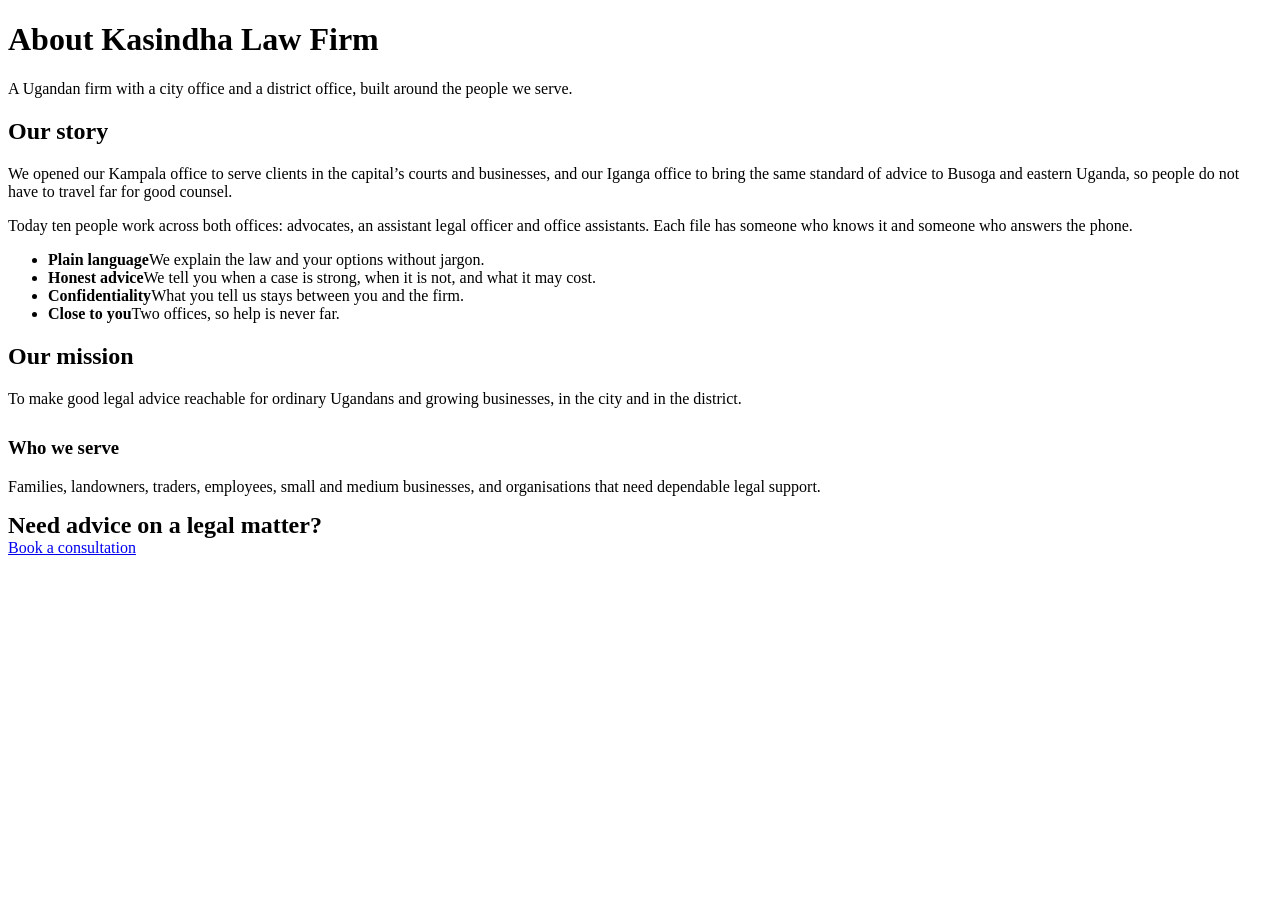
==== about.html @ f730bdf8 "Add files via upload" ====
<!DOCTYPE html>
<html lang="en">
<head>
<meta charset="utf-8">
<meta name="viewport" content="width=device-width, initial-scale=1">
<title>About us | Kasindha Law Firm</title>
<meta name="description" content="About Kasindha Law Firm, a Ugandan law firm with offices in Kampala and Iganga.">
<link rel="preconnect" href="https://fonts.googleapis.com">
<link rel="preconnect" href="https://fonts.gstatic.com" crossorigin>
<link href="https://fonts.googleapis.com/css2?family=Newsreader:wght@400;600;700&family=Instrument+Sans:wght@400;500;600&display=swap" rel="stylesheet">
<link rel="stylesheet" href="css/style.css">
</head>
<body>
<div id="site-header"></div>
<main>
<div class="page-head"><div class="wrap"><h1>About Kasindha Law Firm</h1><p>A Ugandan firm with a city office and a district office, built around the people we serve.</p></div></div>
<section><div class="wrap grid2"><div><h2>Our story</h2>
<p>We opened our Kampala office to serve clients in the capital’s courts and businesses, and our Iganga office to bring the same standard of advice to Busoga and eastern Uganda, so people do not have to travel far for good counsel.</p>
<p>Today ten people work across both offices: advocates, an assistant legal officer and office assistants. Each file has someone who knows it and someone who answers the phone.</p></div>
<ul class="vals"><li><strong>Plain language</strong>We explain the law and your options without jargon.</li><li><strong>Honest advice</strong>We tell you when a case is strong, when it is not, and what it may cost.</li><li><strong>Confidentiality</strong>What you tell us stays between you and the firm.</li><li><strong>Close to you</strong>Two offices, so help is never far.</li></ul></div></section>
<section class="alt-bg"><div class="wrap"><h2>Our mission</h2><p class="lead">To make good legal advice reachable for ordinary Ugandans and growing businesses, in the city and in the district.</p>
<h3 style="margin-top:1.6em">Who we serve</h3><p>Families, landowners, traders, employees, small and medium businesses, and organisations that need dependable legal support.</p></div></section><div class="band"><div class="wrap"><h2 style="margin:0">Need advice on a legal matter?</h2><a class="btn" href="contact.html">Book a consultation</a></div></div>
</main>
<div id="site-footer"></div>
<script src="js/main.js"></script>
</body>
</html>
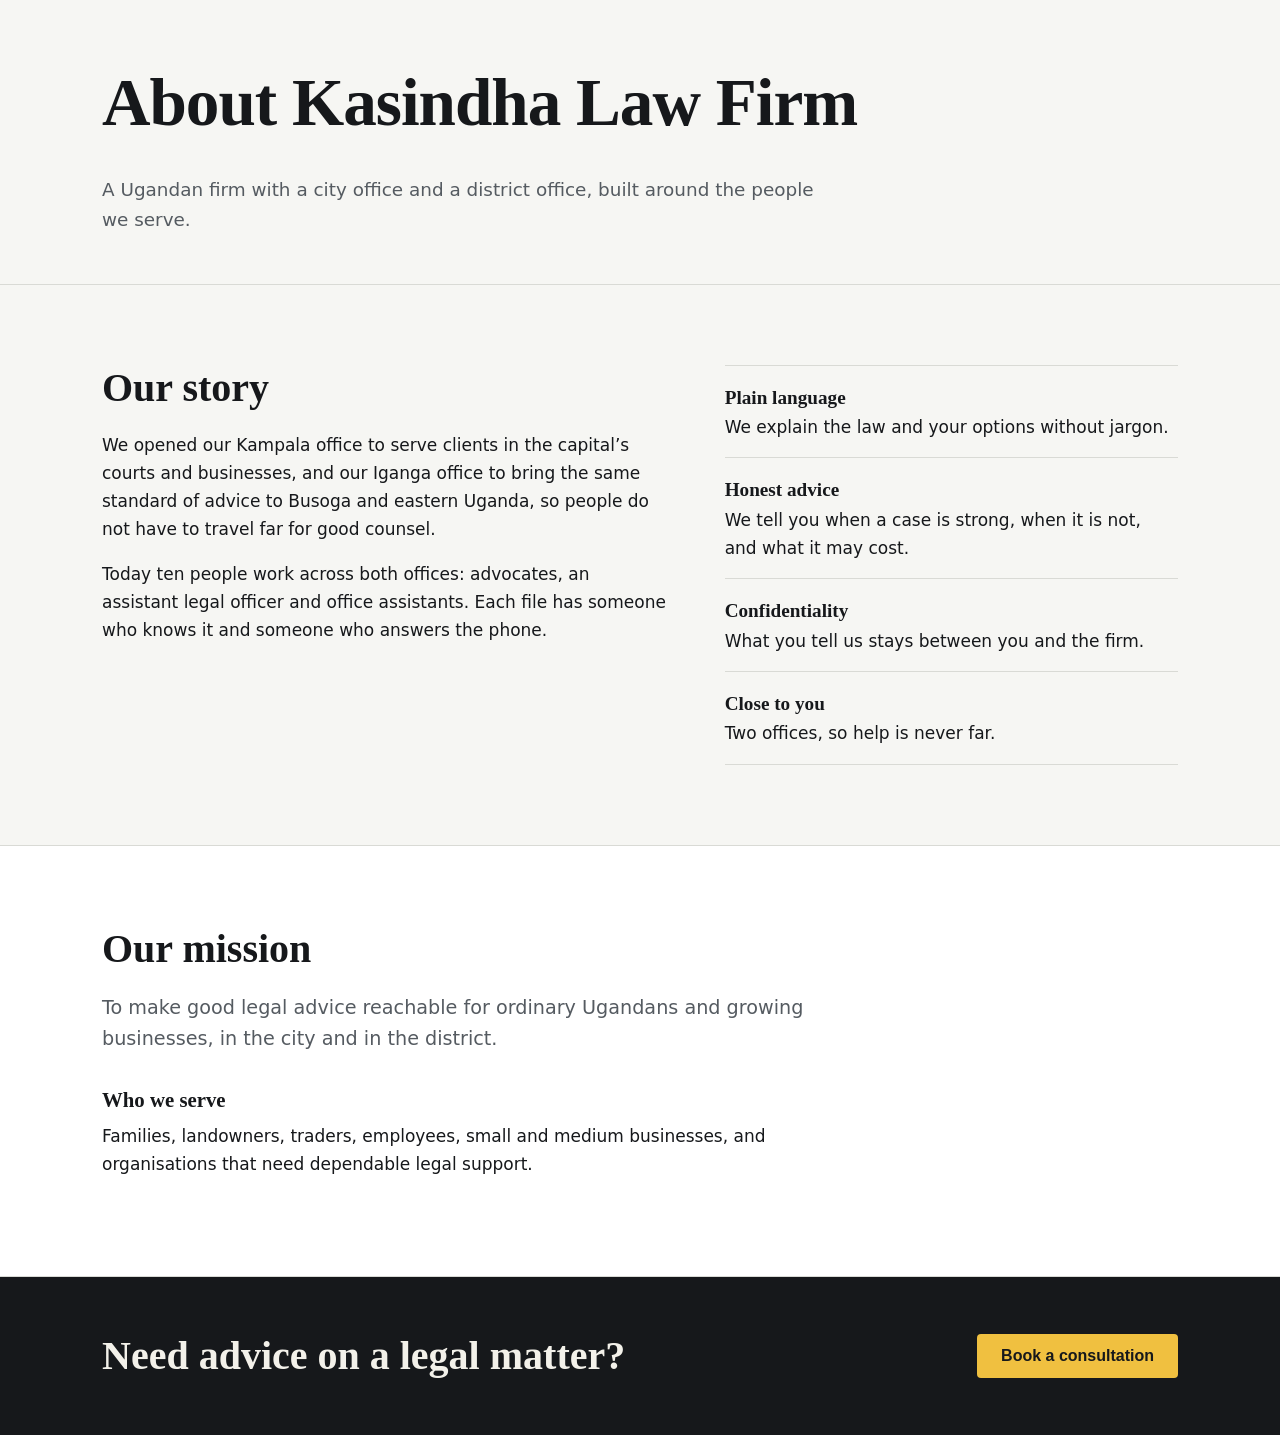
==== commit adc8b6a1: "Fix stylesheet link in about.html" ====
--- a/about.html
+++ b/about.html
@@ -8,7 +8,7 @@
 <link rel="preconnect" href="https://fonts.googleapis.com">
 <link rel="preconnect" href="https://fonts.gstatic.com" crossorigin>
 <link href="https://fonts.googleapis.com/css2?family=Newsreader:wght@400;600;700&family=Instrument+Sans:wght@400;500;600&display=swap" rel="stylesheet">
-<link rel="stylesheet" href="css/style.css">
+<link rel="stylesheet" href="style.css">
 </head>
 <body>
 <div id="site-header"></div>
--- a/style.css
+++ b/style.css
@@ -0,0 +1,103 @@
+/* Kasindha Law Firm - shared styles for every page */
+:root{--ink:#16181b;--paper:#f6f6f3;--card:#fff;--muted:#555b61;--line:#d9dad5;--gold:#b78612;--gold-bg:#f0c040;--red:#b3261e;--dark:#16181b;--on-dark:#f3f1ea;color-scheme:light}
+@media (prefers-color-scheme:dark){:root:not([data-theme="light"]){--ink:#eeece6;--paper:#121416;--card:#1b1e21;--muted:#a3a8ad;--line:#2f3337;--gold:#e0b03a;--dark:#0b0c0d;--red:#e5594f;color-scheme:dark}}
+*{box-sizing:border-box}
+html{scroll-behavior:smooth;scroll-padding-top:80px}
+body{margin:0;background:var(--paper);color:var(--ink);font:400 1.0625rem/1.65 "Instrument Sans",system-ui,sans-serif}
+h1,h2,h3{font-family:"Newsreader",Georgia,serif;line-height:1.15;margin:0 0 .5em;font-weight:600}
+h1{font-size:clamp(2.3rem,6vw,4.2rem);font-weight:700;letter-spacing:-.015em}
+h2{font-size:clamp(1.8rem,3.6vw,2.5rem)}h3{font-size:1.3rem}
+p{margin:0 0 1em;max-width:62ch}a{color:inherit}
+.wrap{max-width:1120px;margin:0 auto;padding:0 22px}
+section{padding:80px 0}
+.alt-bg{background:var(--card);border-block:1px solid var(--line)}
+:focus-visible{outline:3px solid var(--gold);outline-offset:3px}
+.muted{color:var(--muted)}
+/* header */
+header{position:sticky;top:0;z-index:50;background:var(--paper);border-bottom:1px solid var(--line)}
+.bar{display:flex;align-items:center;justify-content:space-between;height:72px}
+.logo{font-family:"Newsreader",serif;font-weight:700;font-size:1.45rem;text-decoration:none;display:flex;align-items:center;gap:10px}
+.logo i{width:12px;height:30px;background:linear-gradient(var(--ink) 33%,var(--gold-bg) 33% 66%,var(--red) 66%)}
+nav ul{display:flex;gap:22px;list-style:none;margin:0;padding:0;align-items:center}
+nav a{text-decoration:none;font-weight:500;font-size:.96rem;padding:6px 0}
+nav a:hover,nav a[aria-current="page"]{color:var(--gold);border-bottom:2px solid var(--gold)}
+nav a.btn,nav a.btn:hover{border:0;color:var(--paper);padding:11px 20px}
+nav a.btn:hover{background:var(--gold);color:#16181b}
+#menu{display:none;background:none;border:1.5px solid var(--line);border-radius:4px;padding:8px 14px;color:var(--ink);font:600 .95rem "Instrument Sans",sans-serif;cursor:pointer}
+.btn{display:inline-block;background:var(--ink);color:var(--paper);padding:13px 24px;border-radius:4px;text-decoration:none;font:600 1rem "Instrument Sans",sans-serif;border:0;cursor:pointer}
+.btn:hover{background:var(--gold);color:#16181b}
+.btn.alt{background:transparent;color:var(--ink);border:1.5px solid var(--ink)}
+.btn.alt:hover{background:var(--ink);color:var(--paper)}
+.cta{display:flex;gap:14px;flex-wrap:wrap;margin-top:28px}
+/* page heading for inner pages */
+.page-head{padding:64px 0 48px;border-bottom:1px solid var(--line)}
+.page-head p{font-size:1.15rem;color:var(--muted);margin:0}
+/* home hero */
+.hero{padding:72px 0 64px}
+.grid2{display:grid;grid-template-columns:1.25fr 1fr;gap:56px;align-items:start}
+.lead{font-size:1.2rem;color:var(--muted)}
+.offices{background:var(--dark);color:var(--on-dark);border-radius:6px;padding:28px;border-top:6px solid var(--gold-bg)}
+.tabs{display:flex;gap:8px;margin-bottom:22px}
+.tabs button{flex:1;background:transparent;color:var(--on-dark);border:1.5px solid #4a4f54;padding:11px;border-radius:4px;font:600 1rem "Instrument Sans",sans-serif;cursor:pointer}
+.tabs button[aria-selected="true"]{background:var(--gold-bg);color:#16181b;border-color:var(--gold-bg)}
+.offices h3{color:var(--on-dark);margin-bottom:.3em}
+.offices dl,.office-card dl{margin:14px 0 0;display:grid;grid-template-columns:80px 1fr;gap:8px 12px;font-size:.98rem}
+.offices dt{color:#a9adb1}.offices dd,.office-card dd{margin:0}.offices a{color:var(--gold-bg)}
+.strip{border-block:1px solid var(--line);background:var(--card)}
+.strip .wrap{display:grid;grid-template-columns:repeat(4,1fr);gap:20px;padding-block:28px}
+.strip b{display:block;font-family:"Newsreader",serif;font-size:1.5rem}.strip span{color:var(--muted);font-size:.95rem}
+/* cards */
+.areas{display:grid;grid-template-columns:repeat(3,1fr);gap:20px;margin-top:30px}
+.area{background:var(--card);border:1px solid var(--line);border-left:4px solid var(--gold);padding:24px;border-radius:4px}
+.area p{color:var(--muted);margin:0;font-size:.98rem}
+.area ul{margin:12px 0 0;padding-left:1.1em;color:var(--muted);font-size:.95rem}
+.vals{list-style:none;margin:0;padding:0}
+.vals li{padding:16px 0;border-bottom:1px solid var(--line)}.vals li:first-child{border-top:1px solid var(--line)}
+.vals strong{display:block;font-family:"Newsreader",serif;font-size:1.2rem}
+.steps{counter-reset:s;list-style:none;margin:30px 0 0;padding:0;display:grid;grid-template-columns:repeat(4,1fr);gap:20px}
+.steps li{counter-increment:s;border-top:3px solid var(--gold);padding-top:14px}
+.steps li::before{content:"Step " counter(s);display:block;font-weight:600;color:var(--gold);font-size:.9rem}
+.steps strong{font-family:"Newsreader",serif;font-size:1.15rem;display:block}
+.team{display:grid;grid-template-columns:repeat(5,1fr);gap:18px;margin-top:30px}
+.person{background:var(--card);border:1px solid var(--line);border-radius:4px;padding:20px 16px;text-align:center}
+.av{width:72px;height:72px;border-radius:50%;background:var(--dark);color:var(--gold-bg);display:grid;place-items:center;margin:0 auto 12px;font:700 1.4rem "Newsreader",serif}
+.person h3{font-size:1.05rem;margin:0}.person p{margin:.3em auto 0;font-size:.88rem;color:var(--muted)}
+.person small{display:block;color:var(--gold);font-weight:600;margin-top:6px;font-size:.82rem}
+.filters{display:flex;gap:8px;flex-wrap:wrap;margin:26px 0}
+.filters button{background:var(--card);color:var(--ink);border:1.5px solid var(--line);padding:8px 16px;border-radius:99px;font:500 .95rem "Instrument Sans",sans-serif;cursor:pointer}
+.filters button[aria-pressed="true"]{background:var(--ink);color:var(--paper);border-color:var(--ink)}
+.news{display:grid;grid-template-columns:repeat(2,1fr);gap:20px}
+.post{background:var(--card);border:1px solid var(--line);border-radius:4px;padding:26px}
+.post small{color:var(--gold);font-weight:600}
+.post[hidden]{display:none}
+.office-card{background:var(--card);border:1px solid var(--line);border-top:5px solid var(--gold);padding:28px;border-radius:4px}
+.faq details{background:var(--card);border:1px solid var(--line);border-radius:4px;margin-bottom:10px;padding:0 20px}
+.faq summary{cursor:pointer;font-weight:600;padding:16px 0}
+.faq details[open] summary{color:var(--gold)}
+.note{border-left:4px solid var(--red);padding:12px 18px;background:var(--card);margin-top:28px;font-size:.95rem;color:var(--muted)}
+/* contact + cta band */
+.contact{background:var(--dark);color:var(--on-dark)}.contact h2{color:var(--on-dark)}.contact p{color:#c7c9cb}.contact a{color:var(--gold-bg)}
+.band{background:var(--dark);color:var(--on-dark);padding:56px 0}.band h2{color:var(--on-dark)}.band .wrap{display:flex;justify-content:space-between;align-items:center;gap:24px;flex-wrap:wrap}
+.band .btn{background:var(--gold-bg);color:#16181b}.band .btn:hover{background:#fff}
+form{display:grid;gap:14px}
+label{font-weight:600;font-size:.95rem;display:grid;gap:6px}
+input,select,textarea{font:inherit;padding:12px;border-radius:4px;border:1.5px solid #4a4f54;background:#1f2327;color:var(--on-dark);width:100%}
+textarea{min-height:120px;resize:vertical}
+.err{color:#ff8a80;font-size:.88rem;min-height:1em;font-weight:400}
+.ok{background:#16351f;border:1px solid #2f7a45;padding:16px;border-radius:4px;color:#d7f5df;display:none}
+.contact .btn{background:var(--gold-bg);color:#16181b}.contact .btn:hover{background:#fff}
+footer{background:var(--paper);border-top:1px solid var(--line);padding:44px 0 24px;font-size:.95rem;color:var(--muted)}
+.fgrid{display:grid;grid-template-columns:1.4fr 1fr 1fr;gap:32px}
+footer h3{font-size:1.05rem;color:var(--ink)}footer ul{list-style:none;margin:0;padding:0}footer li{margin-bottom:6px}
+.legal{border-top:1px solid var(--line);margin-top:28px;padding-top:18px;display:flex;justify-content:space-between;gap:12px;flex-wrap:wrap}
+.hero .grid2>div:first-child{animation:in .8s ease both}
+@keyframes in{from{opacity:0;transform:translateY(14px)}to{opacity:1;transform:none}}
+@media (prefers-reduced-motion:reduce){*{animation:none!important;scroll-behavior:auto!important}}
+@media (max-width:900px){
+#menu{display:block}
+nav{display:none;position:absolute;left:0;right:0;top:72px;background:var(--paper);border-bottom:1px solid var(--line);padding:12px 22px 20px}
+nav.open{display:block}nav ul{flex-direction:column;align-items:flex-start;gap:14px}
+.grid2,.fgrid{grid-template-columns:1fr;gap:36px}
+.areas,.news{grid-template-columns:1fr 1fr}.team{grid-template-columns:repeat(2,1fr)}
+.strip .wrap,.steps{grid-template-columns:1fr 1fr}section{padding:56px 0}}
+@media (max-width:560px){.areas,.news,.steps{grid-template-columns:1fr}}
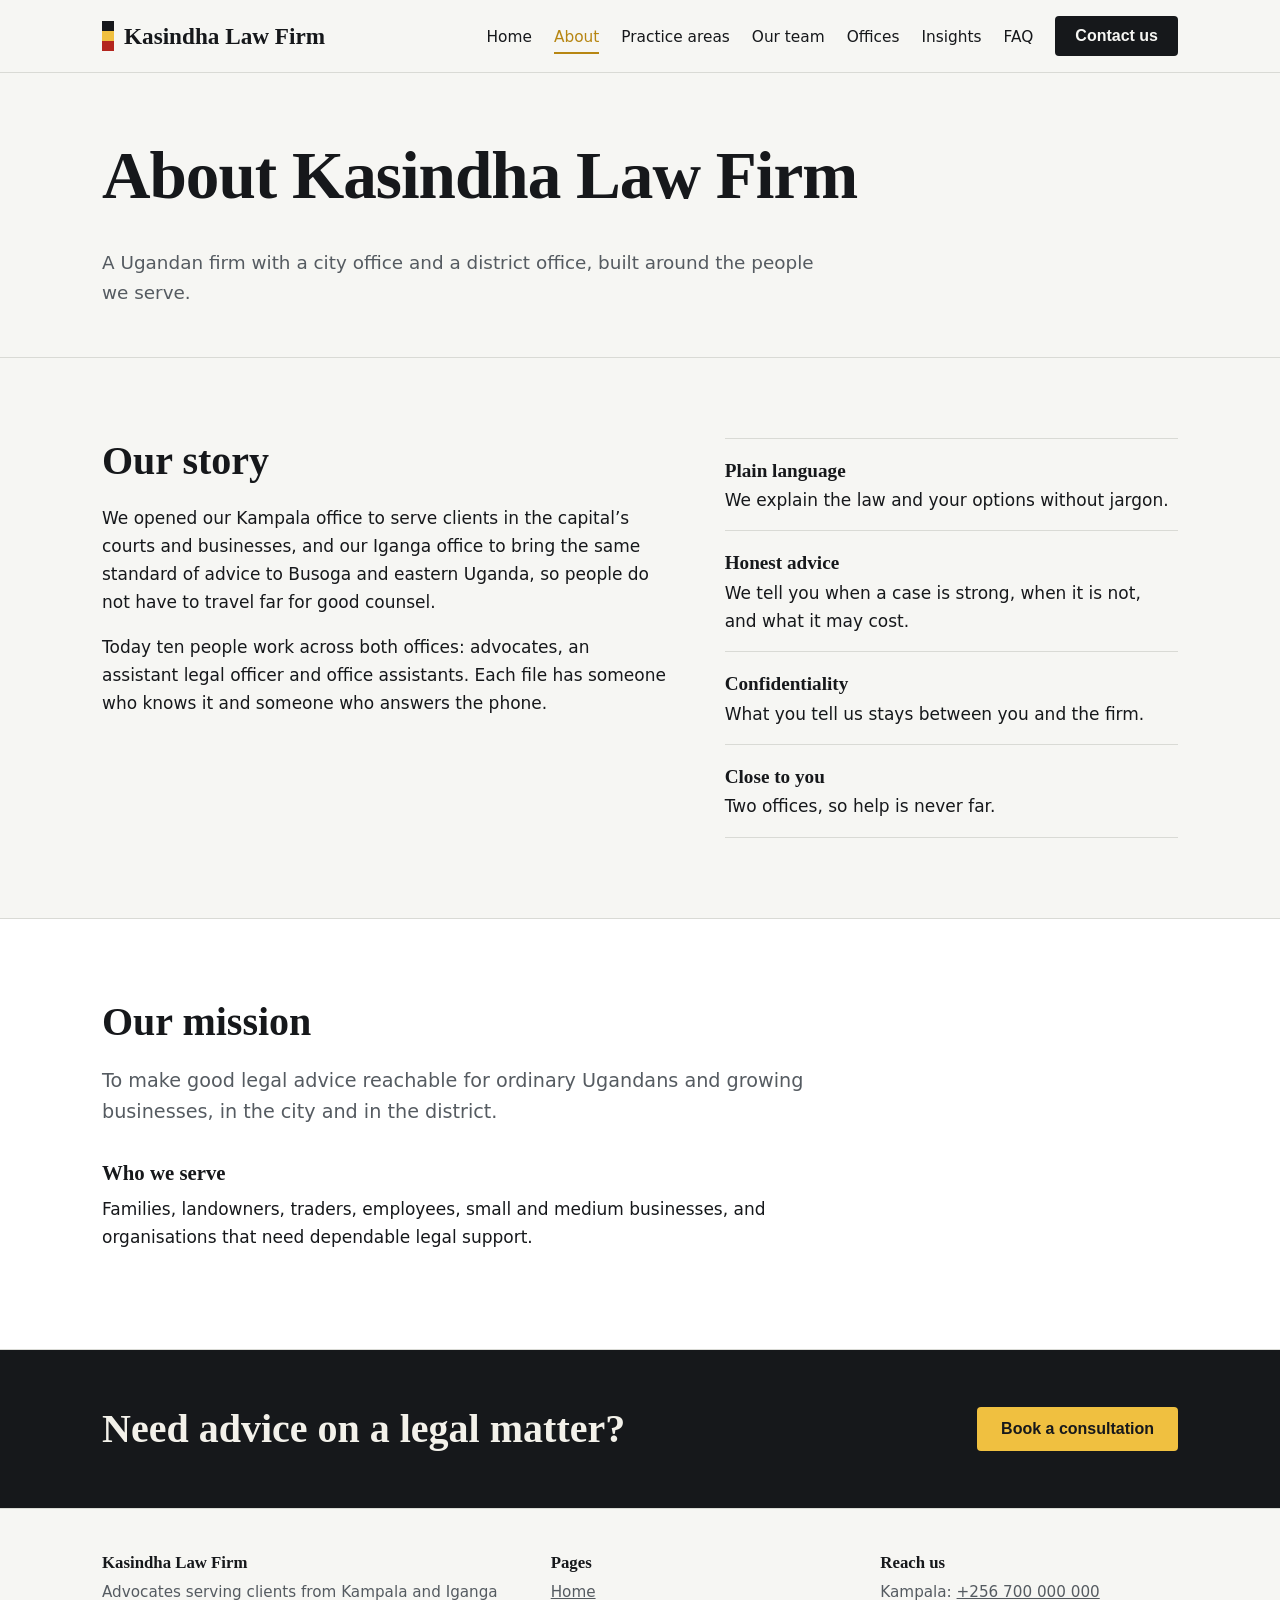
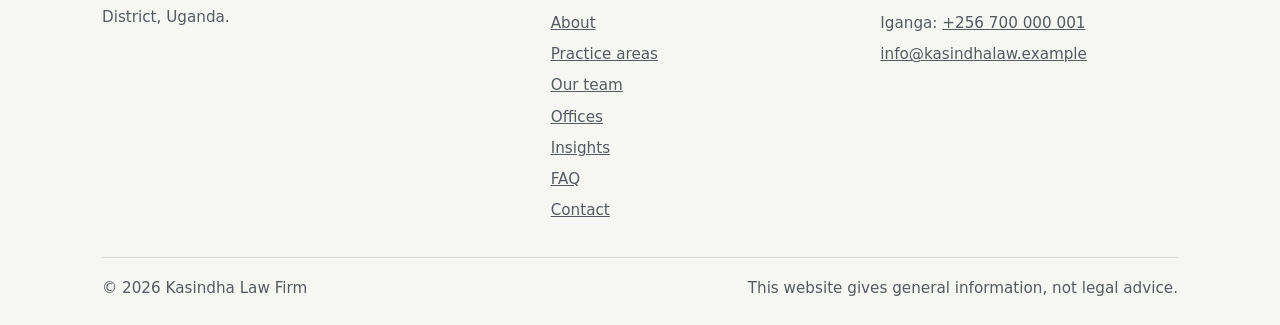
==== commit 8d8cb862: "Fix script tag path in about.html" ====
--- a/about.html
+++ b/about.html
@@ -22,6 +22,6 @@
 <h3 style="margin-top:1.6em">Who we serve</h3><p>Families, landowners, traders, employees, small and medium businesses, and organisations that need dependable legal support.</p></div></section><div class="band"><div class="wrap"><h2 style="margin:0">Need advice on a legal matter?</h2><a class="btn" href="contact.html">Book a consultation</a></div></div>
 </main>
 <div id="site-footer"></div>
-<script src="js/main.js"></script>
+<script src="main.js"></script>
 </body>
 </html>
